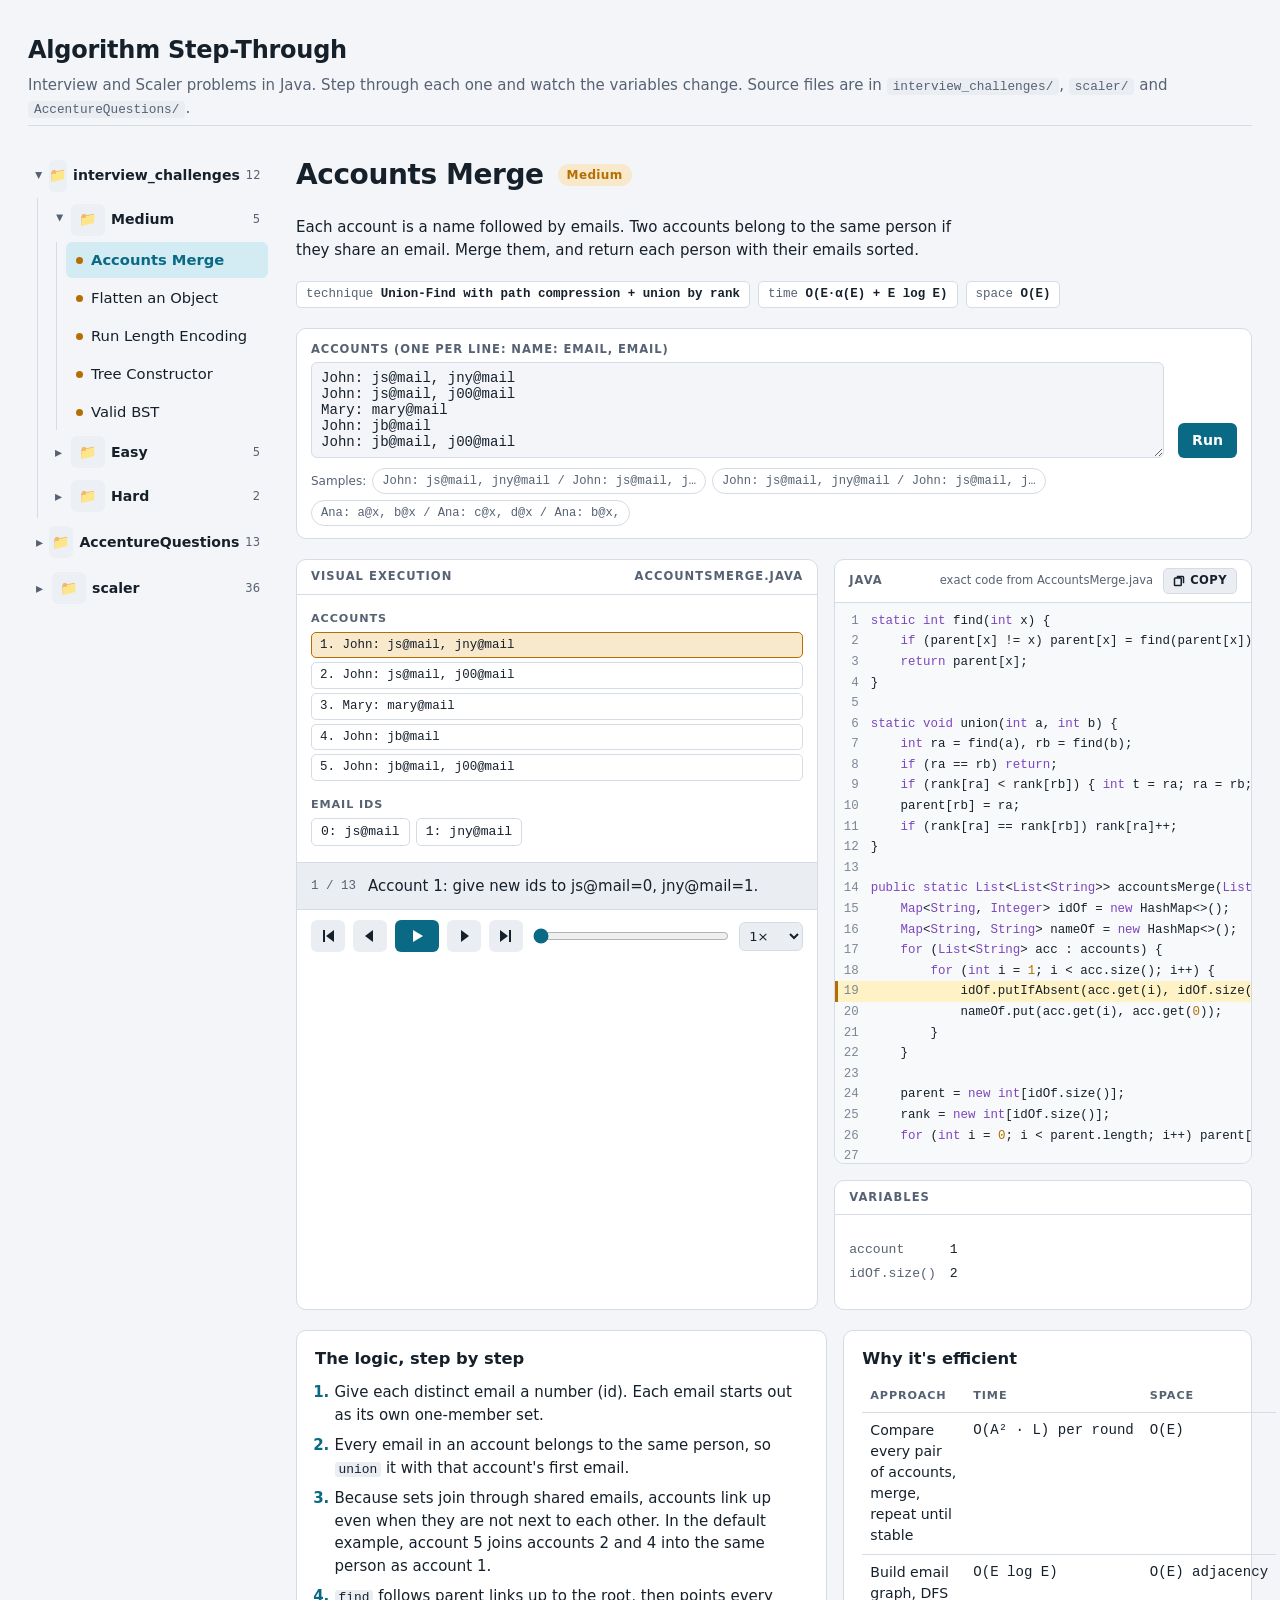
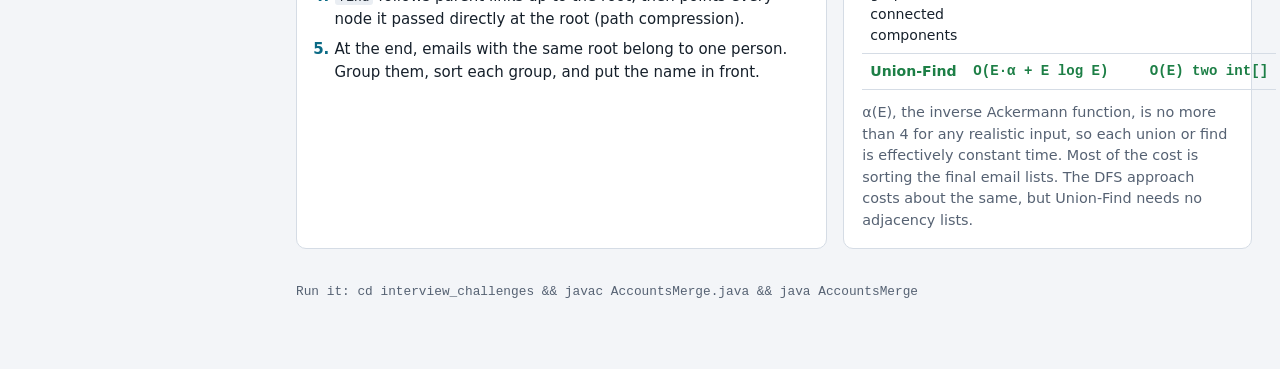
==== stepper/index.html @ 62c3d978 "modular html maintainable" ====
<!doctype html>
<html lang="en">
<head>
<meta charset="utf-8">
<meta name="viewport" content="width=device-width, initial-scale=1">
<title>Algorithm Step-Through</title>
<link rel="stylesheet" href="css/stepper.css">
</head>
<body>
<div class="app">
  <div class="brand">
    <h1>Algorithm Step-Through</h1>
    <p>Interview and Scaler problems in Java. Step through each one and watch the variables change. Source files are in <code>interview_challenges/</code>, <code>scaler/</code> and <code>AccentureQuestions/</code>.</p>
  </div>
  <nav id="nav" aria-label="Problems"></nav>
  <main>
    <div class="phead"><h2 id="ptitle"></h2><span id="plevel" class="pill"></span></div>
    <p class="statement" id="pstate"></p>
    <div class="meta" id="pmeta"></div>
    <form class="inputs" id="pin" autocomplete="off"></form>
    <div class="bench">
      <div class="panel">
        <header><span>Visual execution</span><span id="fileName"></span></header>
        <div class="viz" id="viz"></div>
        <div class="narr"><span class="stepno" id="stepno"></span><p id="msg"></p></div>
        <div class="controls">
          <button class="ico" id="bFirst" title="First step (Home)" aria-label="First step"><svg viewBox="0 0 16 16"><path d="M3 2h2v12H3zM14 2v12L6 8z"/></svg></button>
          <button class="ico" id="bPrev" title="Previous step (←)" aria-label="Previous step"><svg viewBox="0 0 16 16"><path d="M11 2v12L3 8z"/></svg></button>
          <button class="ico play" id="bPlay" title="Play / pause (space)" aria-label="Play"><svg viewBox="0 0 16 16" id="playIco"><path d="M4 2v12l10-6z"/></svg></button>
          <button class="ico" id="bNext" title="Next step (→)" aria-label="Next step"><svg viewBox="0 0 16 16"><path d="M5 2v12l8-6z"/></svg></button>
          <button class="ico" id="bLast" title="Last step (End)" aria-label="Last step"><svg viewBox="0 0 16 16"><path d="M11 2h2v12h-2zM2 2v12l8-6z"/></svg></button>
          <input type="range" id="scrub" min="0" max="0" value="0" aria-label="Step">
          <select id="speed" aria-label="Speed"><option value="1400">0.5×</option><option value="800" selected>1×</option><option value="380">2×</option><option value="150">4×</option></select>
        </div>
      </div>
      <div class="side">
        <div class="panel"><header><span>Java</span><span class="codehead"><span id="codeNote"></span><button type="button" class="copybtn" id="copyCode" aria-live="polite"><svg viewBox="0 0 16 16" aria-hidden="true"><path d="M5 1h8a2 2 0 0 1 2 2v8h-2V3H5zM1 5a2 2 0 0 1 2-2h7a2 2 0 0 1 2 2v8a2 2 0 0 1-2 2H3a2 2 0 0 1-2-2zm2 0v8h7V5z"/></svg><span id="copyLabel">Copy</span></button></span></header><pre class="code" id="code"></pre></div>
        <div class="panel"><header><span>Variables</span></header><dl class="vars" id="vars"></dl></div>
      </div>
    </div>
    <div class="explain">
      <section><h3>The logic, step by step</h3><ol id="steps"></ol></section>
      <section><h3>Why it's efficient</h3><table class="cmp" id="cmp"></table><p class="note" id="eff"></p></section>
    </div>
    <p class="runline" id="runline"></p>
  </main>
</div>

<script src="js/helpers.js"></script>
<script src="problems/manifest.js"></script>
<script>
/* Load every problem file listed in the manifest, then the engine. async=false keeps execution order. Works from file:// too. */
(function () {
  const files = (window.PROBLEM_FILES || []).concat(['js/engine.js']);
  files.forEach(src => { const s = document.createElement('script'); s.src = src; s.async = false; s.onerror = () => console.error('Failed to load ' + src); document.body.appendChild(s); });
})();
</script>
</body>
</html>
---- stepper/css/stepper.css ----
/* Layout: problem index on the left, a debugger-style workbench on the right (visual + code + variables), explanation underneath. */
:root{
  --bg:#f3f5f8; --surface:#ffffff; --surface-2:#eaeef3; --ink:#16202b; --muted:#566273; --line:#d5dce5;
  --accent:#0a6a85; --accent-soft:#d3ebf2;
  --p1:#2c66cc; --p1-soft:#dce7fa; --p2:#b56f00; --p2-soft:#f8e8cc; --p3:#7d47bd; --p3-soft:#ece0f8;
  --ok:#1d7f46; --ok-soft:#d5f0df; --bad:#c2342a; --bad-soft:#f9dcd8;
  --code-bg:#f7f9fb; --code-hl:#fff2c4; --k:#7d47bd; --s:#1d7f46; --n:#b56f00; --c:#7c8796;
  --f-ui:"Schibsted Grotesk", "Segoe UI", system-ui, sans-serif;
  --f-mono:"JetBrains Mono", ui-monospace, "SFMono-Regular", Menlo, Consolas, monospace;
}
@media (prefers-color-scheme: dark){ :root:not([data-theme="light"]){
  --bg:#0d1116; --surface:#141a21; --surface-2:#1b232c; --ink:#e3e8ee; --muted:#93a0af; --line:#2a3440;
  --accent:#4fb6d2; --accent-soft:#123540;
  --p1:#6f9fff; --p1-soft:#1a2b4a; --p2:#efa647; --p2-soft:#3a2a10; --p3:#b58cf0; --p3-soft:#2c1f42;
  --ok:#4fc283; --ok-soft:#133523; --bad:#ff6e62; --bad-soft:#401a17;
  --code-bg:#11161c; --code-hl:#3a3212; --k:#c39bff; --s:#6fd49b; --n:#f2b35e; --c:#6b7786;
  color-scheme:dark;
}}
:root[data-theme="dark"]{
  --bg:#0d1116; --surface:#141a21; --surface-2:#1b232c; --ink:#e3e8ee; --muted:#93a0af; --line:#2a3440;
  --accent:#4fb6d2; --accent-soft:#123540;
  --p1:#6f9fff; --p1-soft:#1a2b4a; --p2:#efa647; --p2-soft:#3a2a10; --p3:#b58cf0; --p3-soft:#2c1f42;
  --ok:#4fc283; --ok-soft:#133523; --bad:#ff6e62; --bad-soft:#401a17;
  --code-bg:#11161c; --code-hl:#3a3212; --k:#c39bff; --s:#6fd49b; --n:#f2b35e; --c:#6b7786;
  color-scheme:dark;
}
*{box-sizing:border-box}
body{background:var(--bg);color:var(--ink);font-family:var(--f-ui);font-size:15px;line-height:1.5}
.app{display:grid;grid-template-columns:240px minmax(0,1fr);gap:28px;max-width:1440px;margin:0 auto;padding-inline:20px;padding-block:24px 48px}
h1,h2,h3{text-wrap:balance;margin:0}
.brand{grid-column:1/-1;display:flex;flex-wrap:wrap;align-items:baseline;gap:6px 16px;padding-bottom:6px;border-bottom:1px solid var(--line)}
.brand h1{font-size:1.5rem;font-weight:700;letter-spacing:-.01em}
.brand p{margin:0;color:var(--muted)}
.brand code{font-family:var(--f-mono);font-size:.85em;background:var(--surface-2);padding:1px 6px;border-radius:4px}

/* index */
nav{position:sticky;top:calc(env(safe-area-inset-top,0px) + 16px);align-self:start;display:flex;flex-direction:column;gap:18px}
nav .grp h4{margin:0 0 6px;font-size:.72rem;text-transform:uppercase;letter-spacing:.09em;color:var(--muted);font-weight:600;display:flex;align-items:center;gap:8px}
nav .grp h4 i{width:8px;height:8px;border-radius:50%;display:inline-block}
nav ul{list-style:none;margin:0;padding:0;display:flex;flex-direction:column;gap:2px}
nav button{all:unset;cursor:pointer;display:block;width:100%;box-sizing:border-box;padding:7px 10px;border-radius:6px;color:var(--ink);font-size:.92rem}
nav button:hover{background:var(--surface-2)}
nav button[aria-current="true"]{background:var(--accent-soft);color:var(--accent);font-weight:600}
nav{gap:2px;max-height:calc(100vh - 32px);overflow-y:auto}
nav details{margin:0} nav details>ul,nav details>.sub{margin-left:9px;padding-left:9px;border-left:1px solid var(--line,rgba(127,127,127,.25))}
nav summary{cursor:pointer;list-style:none;display:flex;align-items:center;gap:6px;padding:6px 8px;border-radius:6px;font-size:.88rem;font-weight:600;color:var(--ink);user-select:none}
nav summary::-webkit-details-marker{display:none}
nav summary:hover{background:var(--surface-2)}
nav summary::before{content:'▸';display:inline-block;width:10px;color:var(--muted);transition:transform .15s}
nav details[open]>summary::before{transform:rotate(90deg)}
nav summary .ico{opacity:.8} nav summary .cnt{margin-left:auto;font-size:.72rem;color:var(--muted);font-weight:500}
nav li button{display:flex;align-items:center;gap:8px} nav li button i{width:7px;height:7px;border-radius:50%;flex:0 0 auto}
nav button:focus-visible,.btn:focus-visible,.chip:focus-visible,input:focus-visible,textarea:focus-visible,select:focus-visible{outline:2px solid var(--accent);outline-offset:2px}
.lv-scaler-arrays3,.lv-scaler-bits1,.lv-scaler-bits2,.lv-scaler-modarith,.lv-scaler-primes,.lv-scaler-gcd,.lv-scaler-comb,.lv-scaler-rec1,.lv-scaler-rec2{background:var(--p1)} .lv-accenture{background:var(--p3)} .lv-easy{background:var(--ok)} .lv-medium{background:var(--p2)} .lv-hard{background:var(--bad)}

main{min-width:0;display:flex;flex-direction:column;gap:20px}
.phead{display:flex;flex-wrap:wrap;align-items:center;gap:8px 14px}
.phead h2{font-size:1.75rem;font-weight:700;letter-spacing:-.015em}
.pill{font-size:.75rem;font-weight:600;padding:2px 9px;border-radius:999px;letter-spacing:.03em}
.pill.easy{background:var(--ok-soft);color:var(--ok)} .pill.medium{background:var(--p2-soft);color:var(--p2)} .pill.hard{background:var(--bad-soft);color:var(--bad)}
.statement{margin:0;max-width:72ch;color:var(--ink)}
.meta{display:flex;flex-wrap:wrap;gap:8px}
.tag{font-family:var(--f-mono);font-size:.78rem;border:1px solid var(--line);background:var(--surface);padding:3px 9px;border-radius:5px;color:var(--muted)}
.tag b{color:var(--ink);font-weight:600}

/* input bar */
.inputs{display:flex;flex-wrap:wrap;gap:10px 14px;align-items:flex-end;background:var(--surface);border:1px solid var(--line);border-radius:10px;padding:12px 14px}
.field{display:flex;flex-direction:column;gap:4px;flex:1 1 220px;min-width:0}
.field.narrow{flex:0 0 90px}
.field label{font-size:.72rem;text-transform:uppercase;letter-spacing:.08em;color:var(--muted);font-weight:600}
.field input,.field textarea{font-family:var(--f-mono);font-size:.88rem;padding:7px 9px;border:1px solid var(--line);border-radius:6px;background:var(--bg);color:var(--ink);width:100%;resize:vertical}
.samples{display:flex;flex-wrap:wrap;gap:6px;align-items:center;flex-basis:100%}
.samples span{font-size:.75rem;color:var(--muted)}
.chip{all:unset;cursor:pointer;font-family:var(--f-mono);font-size:.76rem;padding:3px 9px;border-radius:999px;border:1px solid var(--line);color:var(--muted);max-width:100%;overflow:hidden;text-overflow:ellipsis;white-space:nowrap}
.chip:hover{border-color:var(--accent);color:var(--accent)}
.btn{all:unset;cursor:pointer;display:inline-flex;align-items:center;justify-content:center;gap:6px;padding:7px 14px;border-radius:6px;background:var(--accent);color:var(--surface);font-weight:600;font-size:.88rem}
.btn.ghost{background:var(--surface-2);color:var(--ink)}
.btn:disabled{opacity:.4;cursor:default}
.err{color:var(--bad);font-size:.85rem;flex-basis:100%}

/* workbench */
.bench{display:grid;grid-template-columns:minmax(0,1.25fr) minmax(0,1fr);gap:16px}
.panel{background:var(--surface);border:1px solid var(--line);border-radius:10px;min-width:0;display:flex;flex-direction:column}
.panel>header{display:flex;justify-content:space-between;align-items:center;gap:8px;padding:8px 14px;border-bottom:1px solid var(--line);font-size:.72rem;text-transform:uppercase;letter-spacing:.09em;color:var(--muted);font-weight:600}
.viz{padding:16px 14px;display:flex;flex-direction:column;gap:16px;min-height:260px}
.narr{border-top:1px solid var(--line);padding:12px 14px;display:flex;gap:12px;align-items:flex-start;background:var(--surface-2)}
.narr .stepno{font-family:var(--f-mono);font-size:.78rem;color:var(--muted);white-space:nowrap;padding-top:2px;font-variant-numeric:tabular-nums}
.narr p{margin:0;min-width:0}
.result{font-family:var(--f-mono);font-weight:600;padding:1px 8px;border-radius:5px;margin-left:4px}
.result.good{background:var(--ok-soft);color:var(--ok)} .result.badr{background:var(--bad-soft);color:var(--bad)}
.controls{display:flex;flex-wrap:wrap;align-items:center;gap:8px;padding:10px 14px;border-top:1px solid var(--line)}
.controls input[type=range]{flex:1 1 140px;accent-color:var(--accent);min-width:0}
.controls select{font-family:var(--f-ui);font-size:.82rem;background:var(--surface-2);color:var(--ink);border:1px solid var(--line);border-radius:6px;padding:5px}
.ico{all:unset;cursor:pointer;width:34px;height:32px;display:inline-grid;place-items:center;border-radius:6px;background:var(--surface-2);color:var(--ink)}
.ico.play{background:var(--accent);color:var(--surface);width:44px}
.ico svg{width:16px;height:16px;fill:currentColor}
.ico:focus-visible{outline:2px solid var(--accent);outline-offset:2px}

.codehead{display:flex;align-items:center;gap:10px;min-width:0}
#codeNote{overflow:hidden;text-overflow:ellipsis;white-space:nowrap;text-transform:none;letter-spacing:0;font-weight:400}
.copybtn{all:unset;cursor:pointer;display:inline-flex;align-items:center;gap:5px;padding:3px 9px;border-radius:5px;border:1px solid var(--line);background:var(--surface-2);color:var(--ink);font-size:.72rem;font-weight:600;letter-spacing:.04em;white-space:nowrap}
.copybtn svg{width:12px;height:12px;fill:currentColor}
.copybtn:hover{border-color:var(--accent);color:var(--accent)}
.copybtn:focus-visible{outline:2px solid var(--accent);outline-offset:2px}
.copybtn.done{border-color:var(--ok);color:var(--ok);background:var(--ok-soft)}
.side{display:flex;flex-direction:column;gap:16px;min-width:0}
pre.code{max-height:560px;overflow-y:auto;margin:0;font-family:var(--f-mono);font-size:.78rem;line-height:1.65;background:var(--code-bg);overflow-x:auto;padding:8px 0;border-radius:0 0 10px 10px}
pre.code .ln{display:block;padding:0 14px 0 0;white-space:pre;border-left:3px solid transparent}
pre.code .ln .no{display:inline-block;width:2.6em;text-align:right;padding-right:12px;color:var(--c);user-select:none}
pre.code .ln.on{background:var(--code-hl);border-left-color:var(--p2)}
.tk-k{color:var(--k)} .tk-s{color:var(--s)} .tk-n{color:var(--n)} .tk-c{color:var(--c);font-style:italic}
.vars{display:grid;grid-template-columns:auto minmax(0,1fr);gap:4px 14px;padding:12px 14px;font-family:var(--f-mono);font-size:.82rem}
.vars dt{color:var(--muted)} .vars dd{margin:0;overflow-wrap:anywhere}
.vars dd.chg{color:var(--p2);font-weight:600}

/* explanation */
.explain{display:grid;grid-template-columns:minmax(0,1.3fr) minmax(0,1fr);gap:16px}
.explain section{background:var(--surface);border:1px solid var(--line);border-radius:10px;padding:16px 18px}
.explain h3{font-size:1.02rem;margin-bottom:10px}
.explain ol{margin:0;padding-left:1.3em;display:flex;flex-direction:column;gap:8px;max-width:68ch}
.explain li::marker{color:var(--accent);font-weight:700}
.explain code,.statement code{font-family:var(--f-mono);font-size:.86em;background:var(--surface-2);padding:0 4px;border-radius:3px}
.cmp{width:100%;border-collapse:collapse;font-size:.88rem;margin-bottom:12px}
.cmp th,.cmp td{text-align:left;padding:7px 8px;border-bottom:1px solid var(--line);vertical-align:top}
.cmp th{font-size:.7rem;text-transform:uppercase;letter-spacing:.08em;color:var(--muted);font-weight:600}
.cmp td.o{font-family:var(--f-mono);white-space:nowrap}
.cmp tr.win td{color:var(--ok);font-weight:600}
.explain .note{margin:0;color:var(--muted);font-size:.9rem;max-width:68ch}
.runline{font-family:var(--f-mono);font-size:.8rem;color:var(--muted);overflow-wrap:anywhere}

/* visual vocabulary */
.lbl{font-size:.7rem;text-transform:uppercase;letter-spacing:.08em;color:var(--muted);font-weight:600;margin-bottom:4px}
.scroll{overflow-x:auto;padding-bottom:4px}
.cells{display:flex;gap:4px;width:max-content}
.cw{display:flex;flex-direction:column;align-items:center;gap:2px;min-width:30px}
.ptrs{min-height:34px;display:flex;flex-direction:column;justify-content:flex-end;align-items:center;gap:1px}
.ptrs.bot{min-height:0;justify-content:flex-start}
.ptr{font-family:var(--f-mono);font-size:.66rem;font-weight:600;line-height:1.25;white-space:nowrap}
.ptrs:not(.bot) .ptr::after{content:" ▾"} .ptrs.bot .ptr::before{content:"▴ "}
.cell{width:30px;height:34px;display:grid;place-items:center;font-family:var(--f-mono);font-size:.95rem;border:1.5px solid var(--line);border-radius:5px;background:var(--surface);transition:background .15s,border-color .15s}
.cell.wide{width:auto;min-width:38px;padding:0 6px}
.ix{font-family:var(--f-mono);font-size:.62rem;color:var(--muted);font-variant-numeric:tabular-nums}
.cell.cur{border-color:var(--accent);box-shadow:0 0 0 2px var(--accent-soft)}
.cell.t1{background:var(--p1-soft);border-color:var(--p1)} .cell.t2{background:var(--p2-soft);border-color:var(--p2)}
.cell.t3{background:var(--p3-soft);border-color:var(--p3)}
.cell.ok{background:var(--ok-soft);border-color:var(--ok);color:var(--ok)} .cell.bad{background:var(--bad-soft);border-color:var(--bad);color:var(--bad)}
.cell.dim{opacity:.35;border-style:dashed} .cell.win{background:var(--accent-soft)}
.cell.best{border-bottom:3px solid var(--ok)}
.c-acc{color:var(--accent)} .c-p1{color:var(--p1)} .c-p2{color:var(--p2)} .c-p3{color:var(--p3)} .c-ok{color:var(--ok)} .c-bad{color:var(--bad)}
.chips{display:flex;flex-wrap:wrap;gap:6px}
.tok{font-family:var(--f-mono);font-size:.82rem;padding:3px 9px;border-radius:5px;border:1.5px solid var(--line);background:var(--surface)}
.tok.ok{border-color:var(--ok);background:var(--ok-soft);color:var(--ok)} .tok.bad{border-color:var(--bad);background:var(--bad-soft);color:var(--bad)}
.tok.new{border-color:var(--p2);background:var(--p2-soft)}
.empty{color:var(--muted);font-size:.85rem;font-style:italic}
.big{font-family:var(--f-mono);font-size:1.6rem;font-weight:600;line-height:1}
.row2{display:flex;flex-wrap:wrap;gap:16px 28px;align-items:flex-start}
.row2>div{min-width:0}
.buckets{display:flex;gap:6px;align-items:flex-end;width:max-content}
.bk{display:flex;flex-direction:column-reverse;align-items:center;gap:2px;min-width:30px}
.bk .sq{width:20px;height:9px;border-radius:2px;background:var(--p1)}
.bk .ch{font-family:var(--f-mono);font-size:.85rem;margin-top:3px}
.bk .ct{font-family:var(--f-mono);font-size:.7rem;color:var(--muted)}
.bk.on .ch{color:var(--p2);font-weight:600} .bk.on .sq{background:var(--p2)}
.bk.spent .sq{opacity:.25}
.need{display:flex;flex-wrap:wrap;gap:6px}
.need div{font-family:var(--f-mono);font-size:.82rem;border:1.5px solid var(--line);border-radius:6px;padding:4px 8px;display:flex;gap:8px;align-items:center}
.need div.short{border-color:var(--bad);background:var(--bad-soft)} .need div.full{border-color:var(--ok);background:var(--ok-soft)}
.need b{font-size:.95rem}
.rules{list-style:none;margin:0;padding:0;display:flex;flex-direction:column;gap:5px;font-size:.86rem}
.rules li{display:flex;gap:8px;align-items:baseline}
.rules .st{font-family:var(--f-mono);font-size:.72rem;font-weight:600;padding:0 6px;border-radius:4px;min-width:42px;text-align:center}
.st.wait{background:var(--surface-2);color:var(--muted)} .st.pass{background:var(--ok-soft);color:var(--ok)} .st.fail{background:var(--bad-soft);color:var(--bad)}
.maptbl{font-family:var(--f-mono);font-size:.78rem;border-collapse:collapse}
.maptbl td,.maptbl th{padding:2px 8px;border-bottom:1px solid var(--line);text-align:left;white-space:nowrap}
.maptbl th{color:var(--muted);font-weight:400}
.maptbl tr.on td{color:var(--p2);font-weight:600}
svg.tv{display:block;max-width:none}
svg .edge{stroke:var(--muted);stroke-width:1.6;fill:none}
svg .edge.on{stroke:var(--p2);stroke-width:2.6}
svg .nd circle,svg .nd rect{fill:var(--surface);stroke:var(--line);stroke-width:1.6}
svg .nd text{fill:var(--ink);font-family:var(--f-mono);font-size:13px;text-anchor:middle;dominant-baseline:central}
svg .nd.cur circle,svg .nd.cur rect{stroke:var(--accent);stroke-width:3}
svg .nd.ok circle,svg .nd.ok rect{fill:var(--ok-soft);stroke:var(--ok)}
svg .nd.bad circle,svg .nd.bad rect{fill:var(--bad-soft);stroke:var(--bad);stroke-width:2.6}
svg .nd.grp rect{fill:var(--p1-soft);stroke:var(--p1)}
svg .nd.dummy rect{fill:var(--surface-2);stroke-dasharray:4 3}
svg .rng{fill:var(--muted);font-family:var(--f-mono);font-size:10.5px;text-anchor:middle}
svg .rng.on{fill:var(--accent);font-weight:600}
svg .plab{font-family:var(--f-mono);font-size:10.5px;font-weight:600;text-anchor:middle}
svg .plab.c-p1{fill:var(--p1)} svg .plab.c-p2{fill:var(--p2)} svg .plab.c-p3{fill:var(--p3)} svg .plab.c-acc{fill:var(--accent)} svg .plab.c-ok{fill:var(--ok)}
svg .nul{fill:var(--muted);font-family:var(--f-mono);font-size:10px;text-anchor:middle}
svg .ah{fill:var(--muted)} svg .ah2{fill:var(--p2)}
svg .lnk{stroke:var(--muted);stroke-width:1.6;fill:none}
svg .lnk.on{stroke:var(--p2);stroke-width:2.4}
.jl{font-family:var(--f-mono);font-size:.82rem;line-height:1.7;white-space:pre;padding:0 8px;border-radius:4px;border-left:3px solid transparent}
.jl.anc{background:var(--surface-2)} .jl.cur{background:var(--p2-soft);border-left-color:var(--p2)} .jl.done{color:var(--ok)}
.jbox{background:var(--code-bg);border:1px solid var(--line);border-radius:8px;padding:6px 0;overflow-x:auto}
.stack{display:flex;flex-direction:column-reverse;gap:3px;font-family:var(--f-mono);font-size:.76rem}
.stack div{border:1px solid var(--line);border-radius:4px;padding:2px 8px;background:var(--surface)}
.stack div:first-child{border-color:var(--p2);background:var(--p2-soft)}
.accts{display:flex;flex-direction:column;gap:4px;font-family:var(--f-mono);font-size:.78rem}
.accts div{padding:3px 8px;border-radius:5px;border:1px solid var(--line);overflow-wrap:anywhere}
.accts div.on{border-color:var(--p2);background:var(--p2-soft)}
.sets{display:flex;flex-wrap:wrap;gap:10px}
.set{border:1.5px solid var(--p1);border-radius:8px;padding:6px 10px;background:var(--p1-soft);font-family:var(--f-mono);font-size:.76rem;display:flex;flex-direction:column;gap:2px;min-width:0;max-width:100%}
.set .sh{font-family:var(--f-ui);font-size:.7rem;text-transform:uppercase;letter-spacing:.07em;color:var(--p1);font-weight:600}
.set .em{overflow-wrap:anywhere} .set .em.hot{color:var(--p2);font-weight:600}
.set .em small{color:var(--muted)}
.set.on{border-color:var(--p2);background:var(--p2-soft)}

.spiral{display:grid;gap:4px;width:max-content;align-items:center}
.spiral .cell{width:38px;height:36px;font-size:.85rem}
.spiral .sx{display:flex;flex-direction:column;align-items:center;font-family:var(--f-mono);font-size:.62rem;font-weight:600;min-height:28px;justify-content:flex-end}
.spiral .sy{display:flex;flex-direction:column;align-items:flex-end;font-family:var(--f-mono);font-size:.62rem;font-weight:600;padding-right:4px}
.bitgrid .cell{width:22px;height:26px;font-size:.75rem;border-radius:3px}
.bitgrid .sx{min-height:16px}
.bitgrid .sy{white-space:nowrap}
.cell.cyc{border-color:var(--p1)} .cell.zb{background:var(--surface-2)} .cell.cb{box-shadow:-3px 0 0 var(--bg)}
@media (max-width:1100px){ .bench,.explain{grid-template-columns:minmax(0,1fr)} }
@media (max-width:760px){
  .app{grid-template-columns:minmax(0,1fr);gap:18px;padding-inline:16px}
  nav{position:static;max-height:45vh}
  .phead h2{font-size:1.4rem}
}
@media (prefers-reduced-motion:reduce){ .cell{transition:none} }
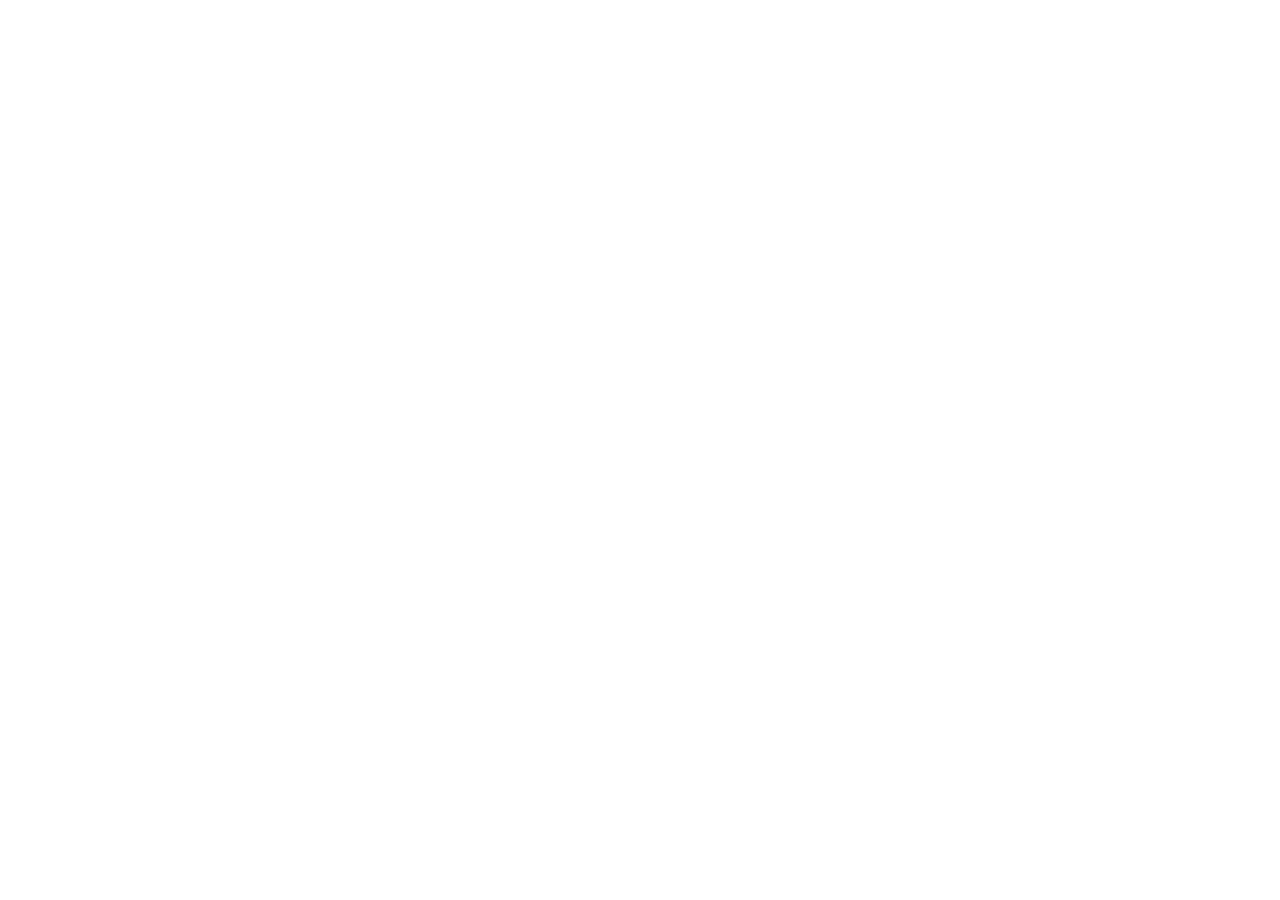
==== commit 60b48f5f: "feat: add Firebase Google authentication, Firestore security rules, and Accenture algorithm solution" ====
--- a/stepper/index.html
+++ b/stepper/index.html
@@ -3,14 +3,96 @@
 <head>
 <meta charset="utf-8">
 <meta name="viewport" content="width=device-width, initial-scale=1">
-<title>Algorithm Step-Through</title>
-<link rel="stylesheet" href="css/stepper.css">
+<title>Code Coriander • Algorithm Step-Through</title>
+<script>
+if (location.protocol === 'http:' && location.hostname !== 'localhost' && location.hostname !== '127.0.0.1') {
+  location.replace('https://' + location.hostname + location.pathname + location.search + location.hash);
+}
+</script>
+<link rel="icon" type="image/svg+xml" href="img/logo.svg">
+<link rel="alternate icon" type="image/png" href="favicon.png">
+<link rel="stylesheet" href="css/stepper.css?v=5">
+<!-- Firebase App, Auth & Firestore SDKs -->
+<script src="https://www.gstatic.com/firebasejs/10.14.1/firebase-app-compat.js"></script>
+<script src="https://www.gstatic.com/firebasejs/10.14.1/firebase-auth-compat.js"></script>
+<script src="https://www.gstatic.com/firebasejs/10.14.1/firebase-firestore-compat.js"></script>
 </head>
 <body>
-<div class="app">
+
+<!-- ==================== DEFAULT PUBLIC VIEW (codecoriander.com) ==================== -->
+<div id="defaultLanding">
+  <nav class="landing-nav">
+    <a href="/" class="landing-brand">
+      <img src="img/logo.svg" alt="Code Coriander Logo" class="brand-logo" width="45" height="30" style="height:30px;width:auto;max-width:50px;object-fit:contain;vertical-align:middle;display:inline-block;flex-shrink:0;">
+      <span>Code Coriander</span>
+    </a>
+    <!-- Top Right: The ONLY Sign In option on the page -->
+    <div class="landing-nav-right">
+      <button type="button" id="landingLoginBtn" class="btn" onclick="window.loginWithGoogle()">
+        <svg class="g-ico" viewBox="0 0 24 24" style="width:16px;height:16px;"><path fill="#4285F4" d="M23.745 12.27c0-.7-.06-1.4-.19-2.07H12v4.51h6.6c-.29 1.52-1.14 2.82-2.4 3.68v3.05h3.88c2.27-2.09 3.665-5.17 3.665-9.17z"/><path fill="#34A853" d="M12 24c3.24 0 5.95-1.08 7.93-2.91l-3.88-3.05c-1.08.72-2.45 1.16-4.05 1.16-3.12 0-5.77-2.1-6.72-4.93H1.25v3.15C3.26 21.36 7.33 24 12 24z"/><path fill="#FBBC05" d="M5.28 14.27c-.25-.72-.38-1.49-.38-2.27s.13-1.55.38-2.27V6.58H1.25C.45 8.18 0 9.99 0 12s.45 3.82 1.25 5.42l4.03-3.15z"/><path fill="#EA4335" d="M12 4.75c1.77 0 3.35.61 4.6 1.8l3.42-3.42C17.95 1.19 15.24 0 12 0 7.33 0 3.26 2.64 1.25 6.58l4.03 3.15c.95-2.83 3.6-4.98 6.72-4.98z"/></svg>
+        Sign In
+      </button>
+    </div>
+  </nav>
+
+  <div class="landing-wrap">
+    <div class="landing-hero">
+      <div class="landing-eyebrow">Interactive Algorithmic Systems</div>
+      <h1 class="landing-title">Master Algorithms from <span>First Principles</span></h1>
+      <p class="landing-desc">
+        Code Coriander is an engineering platform designed for deep runtime inspection, memory models, and algorithmic problem-solving. Step through pointers, stacks, and state changes line-by-line.
+      </p>
+      <div style="display:flex; justify-content:center;">
+        <span style="display:inline-flex; align-items:center; gap:8px; font-size:.85rem; color:var(--muted); background:var(--surface-2); padding:6px 14px; border-radius:999px; border:1px solid var(--line);">
+          🔒 Private Workbench • Authorized Access via Google OAuth
+        </span>
+      </div>
+    </div>
+
+    <div class="landing-grid">
+      <div class="landing-card">
+        <div class="landing-card-icon">⚡</div>
+        <h3>Line-by-Line Execution</h3>
+        <p>Observe state mutations, recursive call stack frames, and array shifts interactively with variable tracking at every single line of code.</p>
+      </div>
+      <div class="landing-card">
+        <div class="landing-card-icon">🎯</div>
+        <h3>Curated Problem Suites</h3>
+        <p>Comprehensive problem suites covering core data structures, algorithmic paradigms, and mathematical problem-solving in modern Java.</p>
+      </div>
+      <div class="landing-card">
+        <div class="landing-card-icon">⏱️</div>
+        <h3>Asymptotic Proofs & Trade-offs</h3>
+        <p>Direct comparisons contrasting brute-force iterations with mathematical formulas, two-pointer sweeps, and monotonic stack optimizations.</p>
+      </div>
+    </div>
+
+    <div class="landing-preview-box">
+      <h4>Private Algorithmic Workbench</h4>
+      <p>The full execution engine, source files, and live tests are protected via Google OAuth. Click <strong>Sign In</strong> at the top right to access.</p>
+    </div>
+  </div>
+
+  <footer class="landing-footer">
+    Code Coriander • codecoriander.com • Authorized Access Only
+  </footer>
+</div>
+
+<!-- ==================== AUTHORIZED PRIVATE WORKBENCH ==================== -->
+<div class="app" id="stepperApp" style="display:none;">
   <div class="brand">
-    <h1>Algorithm Step-Through</h1>
-    <p>Interview and Scaler problems in Java. Step through each one and watch the variables change. Source files are in <code>interview_challenges/</code>, <code>scaler/</code> and <code>AccentureQuestions/</code>.</p>
+    <div style="display:flex;align-items:center;gap:14px;">
+      <img src="img/logo.svg" alt="Code Coriander" style="height:36px;width:auto;max-width:55px;object-fit:contain;vertical-align:middle;">
+      <div>
+        <h1>Algorithm Step-Through</h1>
+        <p>Interview and Scaler problems in Java. Step through each one and watch the variables change. Source files are in <code>interview_challenges/</code>, <code>scaler/</code> and <code>AccentureQuestions/</code>.</p>
+      </div>
+    </div>
+    <div class="user-badge">
+      <span class="user-dot"></span>
+      <span id="userEmailBadge" class="user-email"></span>
+      <button type="button" class="btn btn-sm btn-ghost" onclick="window.logout()" style="margin-left: 6px;">Sign Out</button>
+    </div>
   </div>
   <nav id="nav" aria-label="Problems"></nav>
   <main>
@@ -46,14 +128,9 @@
   </main>
 </div>
 
-<script src="js/helpers.js"></script>
-<script src="problems/manifest.js"></script>
-<script>
-/* Load every problem file listed in the manifest, then the engine. async=false keeps execution order. Works from file:// too. */
-(function () {
-  const files = (window.PROBLEM_FILES || []).concat(['js/engine.js']);
-  files.forEach(src => { const s = document.createElement('script'); s.src = src; s.async = false; s.onerror = () => console.error('Failed to load ' + src); document.body.appendChild(s); });
-})();
-</script>
+<!-- ==================== SCRIPTS ==================== -->
+<!-- Workbench scripts are lazy-loaded by auth.js after an authorized sign-in -->
+<script src="js/auth.js?v=5"></script>
+
 </body>
 </html>
--- a/stepper/css/stepper.css
+++ b/stepper/css/stepper.css
@@ -223,3 +223,61 @@
   .phead h2{font-size:1.4rem}
 }
 @media (prefers-reduced-motion:reduce){ .cell{transition:none} }
+
+/* ==================== Auth & Landing Styles ==================== */
+#authLoading{position:fixed;inset:0;background:var(--bg);display:flex;flex-direction:column;align-items:center;justify-content:center;gap:16px;z-index:9999}
+.spinner{width:36px;height:36px;border:3px solid var(--surface-2);border-top-color:var(--accent);border-radius:50%;animation:spin .8s linear infinite}
+@keyframes spin{to{transform:rotate(360deg)}}
+
+.landing-nav{display:flex;justify-content:space-between;align-items:center;padding:18px 24px;border-bottom:1px solid var(--line);max-width:1280px;margin:0 auto}
+.landing-brand{display:flex;align-items:center;gap:12px;font-size:1.15rem;font-weight:700;color:var(--ink);text-decoration:none}
+.landing-brand .brand-logo{height:30px;width:auto;max-width:50px;object-fit:contain;vertical-align:middle;display:inline-block}
+.landing-nav-right{display:flex;align-items:center;gap:12px}
+
+
+.landing-wrap{max-width:1280px;margin:0 auto;padding:48px 24px 80px}
+.landing-hero{text-align:center;max-width:760px;margin:0 auto 64px}
+.landing-eyebrow{display:inline-flex;align-items:center;gap:6px;font-size:.78rem;font-weight:700;letter-spacing:.08em;text-transform:uppercase;color:var(--accent);background:var(--accent-soft);padding:4px 12px;border-radius:999px;margin-bottom:18px}
+.landing-title{font-size:clamp(2.4rem, 5vw, 3.8rem);font-weight:800;letter-spacing:-.03em;line-height:1.15;margin-bottom:20px;color:var(--ink)}
+.landing-title span{background:linear-gradient(135deg, var(--accent), var(--p1));-webkit-background-clip:text;-webkit-text-fill-color:transparent}
+.landing-desc{font-size:1.15rem;color:var(--muted);line-height:1.6;margin-bottom:32px;text-wrap:balance}
+.btn-sm{padding:5px 10px;font-size:.78rem;border-radius:5px}
+
+.landing-grid{display:grid;grid-template-columns:repeat(auto-fit, minmax(300px, 1fr));gap:24px;margin-bottom:64px}
+.landing-card{background:var(--surface);border:1px solid var(--line);border-radius:14px;padding:28px 24px;display:flex;flex-direction:column;gap:12px;transition:transform .2s, border-color .2s}
+.landing-card:hover{transform:translateY(-2px);border-color:var(--accent)}
+.landing-card-icon{width:44px;height:44px;border-radius:10px;display:flex;align-items:center;justify-content:center;font-size:1.3rem;background:var(--surface-2);color:var(--accent)}
+.landing-card h3{font-size:1.18rem;font-weight:700;color:var(--ink)}
+.landing-card p{color:var(--muted);font-size:.92rem;line-height:1.55;margin:0}
+
+.landing-preview-box{background:var(--surface);border:1px solid var(--line);border-radius:14px;padding:32px;text-align:center;display:flex;flex-direction:column;align-items:center;gap:16px;max-width:860px;margin:0 auto}
+.landing-preview-box h4{margin:0;font-size:1.25rem;font-weight:700}
+.landing-preview-box p{color:var(--muted);margin:0;max-width:540px;font-size:.95rem}
+
+.landing-footer{text-align:center;padding:32px 24px;border-top:1px solid var(--line);color:var(--muted);font-size:.85rem}
+
+/* Auth Modal */
+.auth-modal{position:fixed;inset:0;background:rgba(0,0,0,.6);backdrop-filter:blur(4px);display:none;align-items:center;justify-content:center;z-index:10000;padding:20px}
+.auth-modal.open{display:flex}
+.auth-modal-card{background:var(--surface);border:1px solid var(--line);border-radius:16px;width:100%;max-width:420px;padding:28px;position:relative;box-shadow:0 20px 40px rgba(0,0,0,.25)}
+.auth-modal-close{position:absolute;top:16px;right:16px;background:none;border:none;color:var(--muted);font-size:1.5rem;line-height:1;cursor:pointer;padding:4px}
+.auth-modal-close:hover{color:var(--ink)}
+.auth-modal-header{text-align:center;margin-bottom:24px}
+.auth-modal-header .logo-badge{width:52px;height:52px;border-radius:12px;background:var(--accent-soft);color:var(--accent);display:inline-flex;align-items:center;justify-content:center;font-size:1.8rem;margin-bottom:12px}
+.auth-modal-header h3{font-size:1.35rem;font-weight:700;margin-bottom:6px;color:var(--ink)}
+.auth-modal-header p{font-size:.88rem;color:var(--muted);margin:0}
+.auth-form{display:flex;flex-direction:column;gap:16px}
+.auth-input-group{display:flex;flex-direction:column;gap:6px}
+.auth-input-group label{font-size:.78rem;font-weight:600;text-transform:uppercase;letter-spacing:.06em;color:var(--muted)}
+.auth-input{font-family:var(--f-ui);font-size:.95rem;padding:10px 12px;border:1px solid var(--line);border-radius:8px;background:var(--bg);color:var(--ink)}
+.auth-input:focus{outline:2px solid var(--accent);border-color:transparent}
+.btn-block{width:100%;box-sizing:border-box;padding:11px 16px;font-size:.95rem}
+.g-ico{width:18px;height:18px;flex:0 0 auto}
+.auth-help{font-size:.76rem;color:var(--muted);line-height:1.4;text-align:center;margin-top:6px}
+.auth-help strong{color:var(--ink)}
+
+/* App User Badge */
+.user-badge{margin-left:auto;display:flex;align-items:center;gap:10px;font-size:.85rem;background:var(--surface-2);padding:4px 10px;border-radius:999px;border:1px solid var(--line)}
+.user-dot{width:8px;height:8px;border-radius:50%;background:var(--ok)}
+.user-email{font-weight:600;color:var(--ink)}
+
